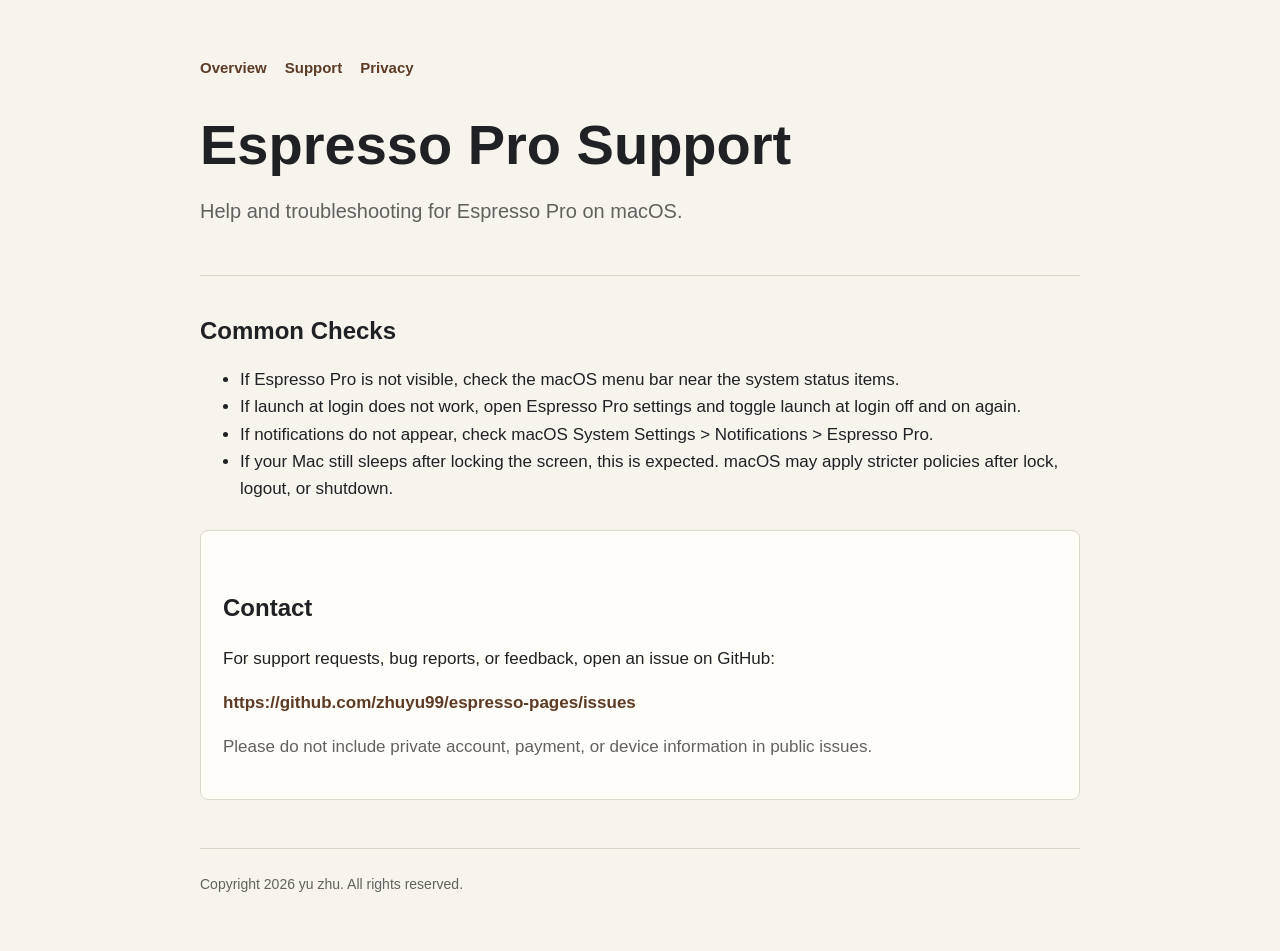
==== support/index.html @ 33d37c60 "Initial Espresso Pro support pages" ====
<!doctype html>
<html lang="en">
<head>
  <meta charset="utf-8">
  <meta name="viewport" content="width=device-width, initial-scale=1">
  <title>Espresso Pro Support</title>
  <meta name="description" content="Support information for Espresso Pro.">
  <link rel="stylesheet" href="../assets/styles.css">
</head>
<body>
  <main class="page">
    <nav>
      <a href="../">Overview</a>
      <a href="./">Support</a>
      <a href="../privacy/">Privacy</a>
    </nav>

    <header>
      <h1>Espresso Pro Support</h1>
      <p class="lead">Help and troubleshooting for Espresso Pro on macOS.</p>
    </header>

    <section>
      <h2>Common Checks</h2>
      <ul>
        <li>If Espresso Pro is not visible, check the macOS menu bar near the system status items.</li>
        <li>If launch at login does not work, open Espresso Pro settings and toggle launch at login off and on again.</li>
        <li>If notifications do not appear, check macOS System Settings &gt; Notifications &gt; Espresso Pro.</li>
        <li>If your Mac still sleeps after locking the screen, this is expected. macOS may apply stricter policies after lock, logout, or shutdown.</li>
      </ul>
    </section>

    <section class="panel">
      <h2>Contact</h2>
      <p>For support requests, bug reports, or feedback, open an issue on GitHub:</p>
      <p><a href="https://github.com/zhuyu99/espresso-pages/issues">https://github.com/zhuyu99/espresso-pages/issues</a></p>
      <p class="muted">Please do not include private account, payment, or device information in public issues.</p>
    </section>

    <footer>Copyright 2026 yu zhu. All rights reserved.</footer>
  </main>
</body>
</html>
---- assets/styles.css ----
:root {
  color-scheme: light dark;
  --bg: #f7f4ee;
  --text: #202124;
  --muted: #62615d;
  --line: #ded8cc;
  --accent: #5d3b24;
  --panel: #fffdf8;
}

@media (prefers-color-scheme: dark) {
  :root {
    --bg: #181614;
    --text: #f4efe7;
    --muted: #c6bdb1;
    --line: #403a34;
    --accent: #e5b176;
    --panel: #211e1a;
  }
}

* {
  box-sizing: border-box;
}

body {
  margin: 0;
  background: var(--bg);
  color: var(--text);
  font-family: -apple-system, BlinkMacSystemFont, "Segoe UI", sans-serif;
  line-height: 1.6;
}

.page {
  width: min(880px, calc(100% - 32px));
  margin: 0 auto;
  padding: 56px 0;
}

header {
  padding-bottom: 28px;
  border-bottom: 1px solid var(--line);
}

nav {
  display: flex;
  gap: 18px;
  margin-bottom: 36px;
  font-size: 15px;
}

a {
  color: var(--accent);
  font-weight: 650;
  text-decoration: none;
}

a:hover {
  text-decoration: underline;
}

h1 {
  margin: 0 0 12px;
  font-size: clamp(34px, 6vw, 56px);
  line-height: 1.05;
  letter-spacing: 0;
}

h2 {
  margin: 36px 0 10px;
  font-size: 24px;
  letter-spacing: 0;
}

p,
li {
  font-size: 17px;
}

.lead {
  max-width: 680px;
  color: var(--muted);
  font-size: 20px;
}

.panel {
  margin-top: 28px;
  padding: 22px;
  background: var(--panel);
  border: 1px solid var(--line);
  border-radius: 8px;
}

.muted {
  color: var(--muted);
}

footer {
  margin-top: 48px;
  padding-top: 24px;
  border-top: 1px solid var(--line);
  color: var(--muted);
  font-size: 14px;
}
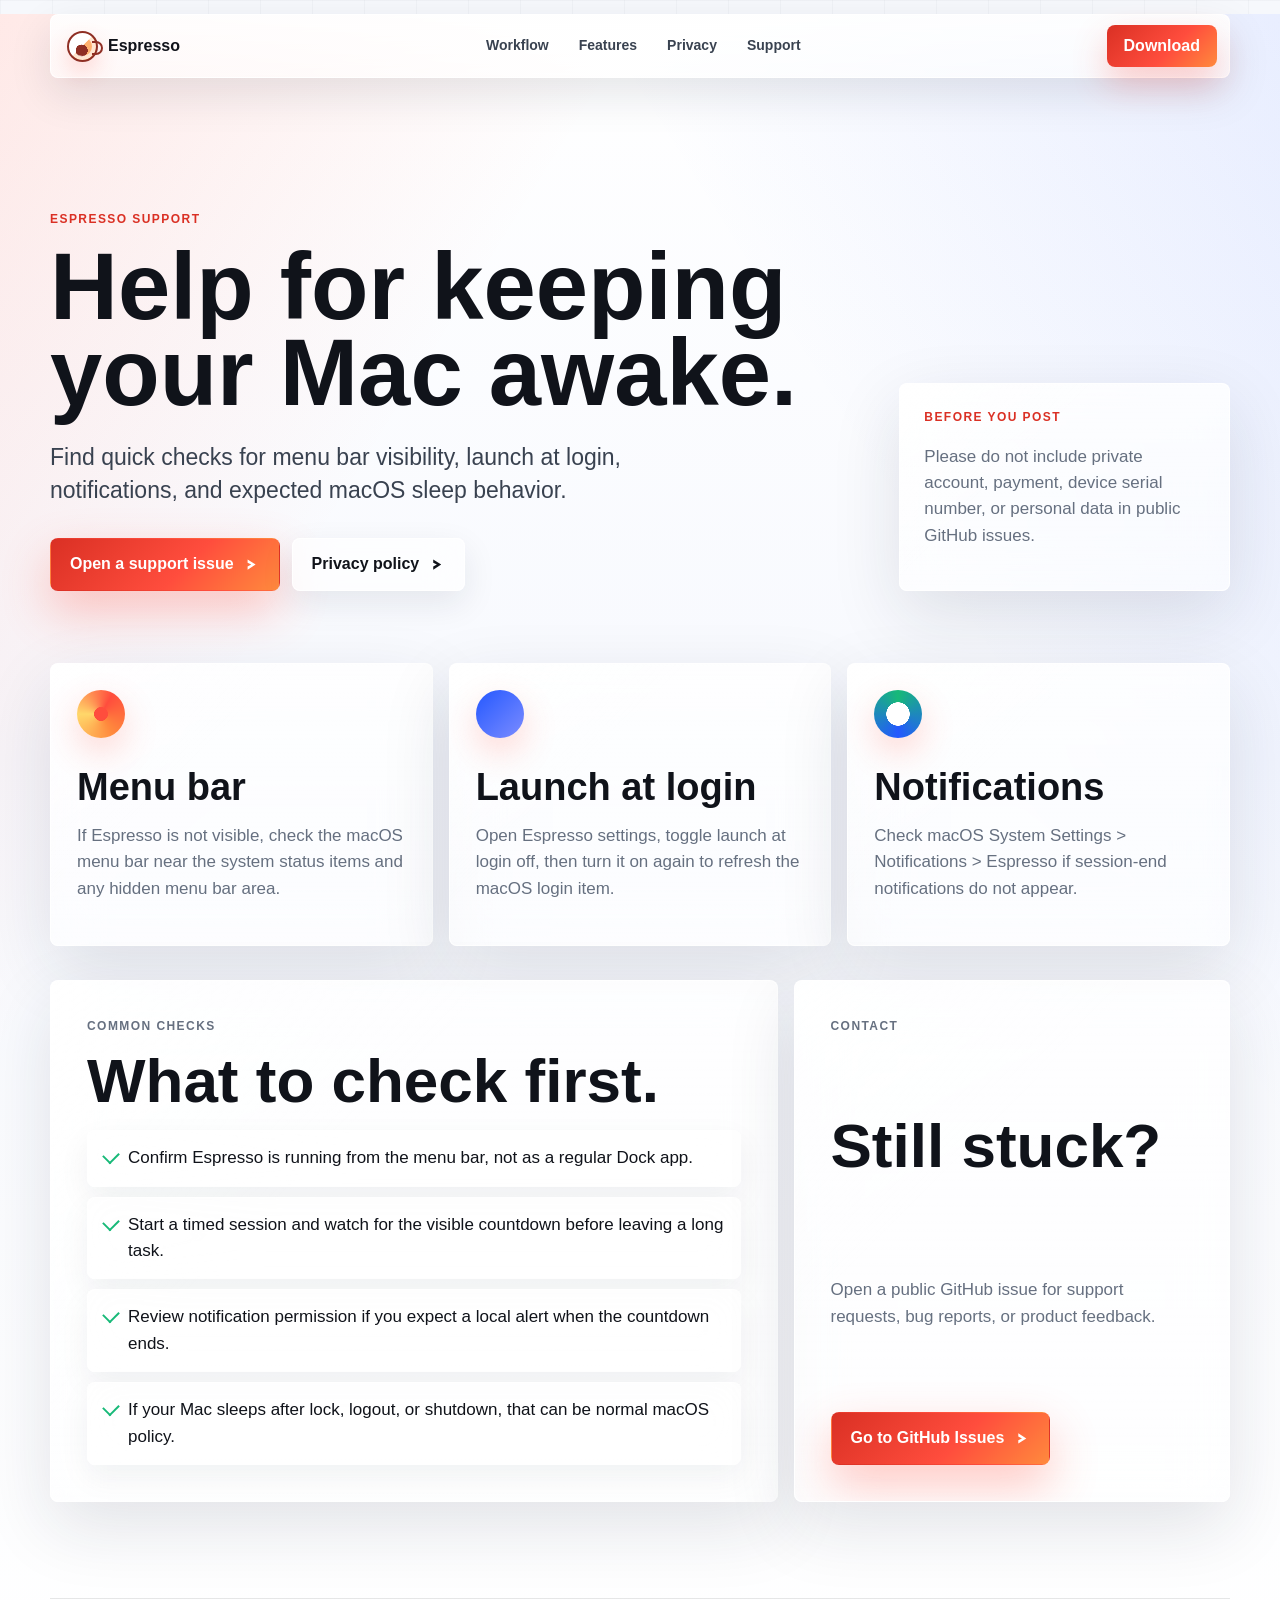
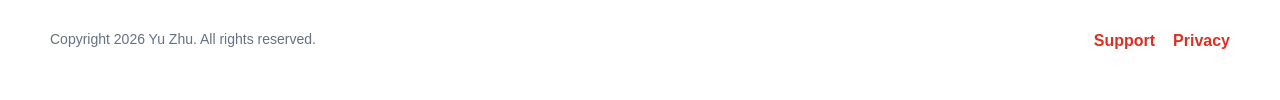
==== commit 25d93886: "style: redesign support page" ====
--- a/support/index.html
+++ b/support/index.html
@@ -3,41 +3,91 @@
 <head>
   <meta charset="utf-8">
   <meta name="viewport" content="width=device-width, initial-scale=1">
-  <title>Espresso Pro Support</title>
-  <meta name="description" content="Support information for Espresso Pro.">
+  <title>Espresso Support: Help for Keeping Your Mac Awake</title>
+  <meta name="description" content="Support, troubleshooting, and contact information for Espresso, the macOS menu bar app that keeps your Mac awake during long tasks.">
+  <meta name="robots" content="index,follow">
+  <link rel="canonical" href="https://espressoawake.com/support/">
   <link rel="stylesheet" href="../assets/styles.css">
 </head>
 <body>
-  <main class="page">
-    <nav>
-      <a href="../">Overview</a>
+  <a class="skip-link" href="#main">Skip to content</a>
+
+  <nav class="site-nav" aria-label="Primary navigation">
+    <a class="brand" href="../" aria-label="Espresso home">
+      <span class="brand-mark" aria-hidden="true"></span>
+      <span>Espresso</span>
+    </a>
+    <div class="nav-links">
+      <a href="../#workflow">Workflow</a>
+      <a href="../#features">Features</a>
+      <a href="../#privacy">Privacy</a>
+      <a href="./" aria-current="page">Support</a>
+    </div>
+    <a class="nav-cta" href="https://apps.apple.com/app/id6773598626?mt=12">Download</a>
+  </nav>
+
+  <main id="main" class="support-page">
+    <section class="support-hero" data-reveal>
+      <div>
+        <p class="eyebrow">Espresso Support</p>
+        <h1>Help for keeping your Mac awake.</h1>
+        <p class="lead">Find quick checks for menu bar visibility, launch at login, notifications, and expected macOS sleep behavior.</p>
+        <div class="actions" aria-label="Support actions">
+          <a class="button primary" href="https://github.com/zhuyu99/espresso-pages/issues">Open a support issue</a>
+          <a class="button secondary" href="../privacy/">Privacy policy</a>
+        </div>
+      </div>
+      <aside class="support-note">
+        <p class="eyebrow">Before you post</p>
+        <p>Please do not include private account, payment, device serial number, or personal data in public GitHub issues.</p>
+      </aside>
+    </section>
+
+    <section class="support-grid" aria-label="Support categories" data-reveal>
+      <article class="support-card">
+        <span class="support-icon" aria-hidden="true"></span>
+        <h2>Menu bar</h2>
+        <p>If Espresso is not visible, check the macOS menu bar near the system status items and any hidden menu bar area.</p>
+      </article>
+      <article class="support-card">
+        <span class="support-icon support-icon-alt" aria-hidden="true"></span>
+        <h2>Launch at login</h2>
+        <p>Open Espresso settings, toggle launch at login off, then turn it on again to refresh the macOS login item.</p>
+      </article>
+      <article class="support-card">
+        <span class="support-icon support-icon-ring" aria-hidden="true"></span>
+        <h2>Notifications</h2>
+        <p>Check macOS System Settings &gt; Notifications &gt; Espresso if session-end notifications do not appear.</p>
+      </article>
+    </section>
+
+    <section class="support-layout" data-reveal>
+      <div class="support-panel">
+        <p class="eyebrow">Common checks</p>
+        <h2>What to check first.</h2>
+        <ul class="check-list">
+          <li>Confirm Espresso is running from the menu bar, not as a regular Dock app.</li>
+          <li>Start a timed session and watch for the visible countdown before leaving a long task.</li>
+          <li>Review notification permission if you expect a local alert when the countdown ends.</li>
+          <li>If your Mac sleeps after lock, logout, or shutdown, that can be normal macOS policy.</li>
+        </ul>
+      </div>
+      <div class="support-panel contact-panel">
+        <p class="eyebrow">Contact</p>
+        <h2>Still stuck?</h2>
+        <p>Open a public GitHub issue for support requests, bug reports, or product feedback.</p>
+        <a class="button primary" href="https://github.com/zhuyu99/espresso-pages/issues">Go to GitHub Issues</a>
+      </div>
+    </section>
+  </main>
+
+  <footer class="site-footer">
+    <p>Copyright 2026 Yu Zhu. All rights reserved.</p>
+    <div>
       <a href="./">Support</a>
       <a href="../privacy/">Privacy</a>
-    </nav>
-
-    <header>
-      <h1>Espresso Pro Support</h1>
-      <p class="lead">Help and troubleshooting for Espresso Pro on macOS.</p>
-    </header>
-
-    <section>
-      <h2>Common Checks</h2>
-      <ul>
-        <li>If Espresso Pro is not visible, check the macOS menu bar near the system status items.</li>
-        <li>If launch at login does not work, open Espresso Pro settings and toggle launch at login off and on again.</li>
-        <li>If notifications do not appear, check macOS System Settings &gt; Notifications &gt; Espresso Pro.</li>
-        <li>If your Mac still sleeps after locking the screen, this is expected. macOS may apply stricter policies after lock, logout, or shutdown.</li>
-      </ul>
-    </section>
-
-    <section class="panel">
-      <h2>Contact</h2>
-      <p>For support requests, bug reports, or feedback, open an issue on GitHub:</p>
-      <p><a href="https://github.com/zhuyu99/espresso-pages/issues">https://github.com/zhuyu99/espresso-pages/issues</a></p>
-      <p class="muted">Please do not include private account, payment, or device information in public issues.</p>
-    </section>
-
-    <footer>Copyright 2026 yu zhu. All rights reserved.</footer>
-  </main>
+    </div>
+  </footer>
+  <script src="../assets/site.js" defer></script>
 </body>
 </html>
--- a/assets/styles.css
+++ b/assets/styles.css
@@ -1,104 +1,1224 @@
 :root {
-  color-scheme: light dark;
-  --bg: #f7f4ee;
-  --text: #202124;
-  --muted: #62615d;
-  --line: #ded8cc;
-  --accent: #5d3b24;
-  --panel: #fffdf8;
-}
-
-@media (prefers-color-scheme: dark) {
-  :root {
-    --bg: #181614;
-    --text: #f4efe7;
-    --muted: #c6bdb1;
-    --line: #403a34;
-    --accent: #e5b176;
-    --panel: #211e1a;
-  }
+  color-scheme: light;
+  --bg: #f6f8fc;
+  --paper: #ffffff;
+  --paper-soft: #f2f5fb;
+  --glass: rgba(255, 255, 255, 0.66);
+  --glass-strong: rgba(255, 255, 255, 0.82);
+  --glass-edge: rgba(255, 255, 255, 0.92);
+  --ink: #10131a;
+  --muted: #667080;
+  --muted-strong: #394250;
+  --line: rgba(16, 19, 26, 0.1);
+  --line-strong: rgba(16, 19, 26, 0.18);
+  --red: #ff4d3d;
+  --red-dark: #da3024;
+  --orange: #ff8a3d;
+  --yellow: #ffd76a;
+  --blue: #2458ff;
+  --green: #17b978;
+  --shadow: 0 24px 70px rgba(25, 35, 56, 0.12);
+  --shadow-strong: 0 38px 110px rgba(25, 35, 56, 0.2);
+  --radius: 8px;
 }
 
 * {
   box-sizing: border-box;
 }
 
+html {
+  scroll-behavior: smooth;
+  background: var(--bg);
+}
+
 body {
   margin: 0;
-  background: var(--bg);
-  color: var(--text);
-  font-family: -apple-system, BlinkMacSystemFont, "Segoe UI", sans-serif;
-  line-height: 1.6;
-}
-
-.page {
-  width: min(880px, calc(100% - 32px));
+  min-width: 320px;
+  overflow-x: hidden;
+  color: var(--ink);
+  font-family: -apple-system, BlinkMacSystemFont, "Inter", "Segoe UI", sans-serif;
+  line-height: 1.55;
+  background:
+    linear-gradient(122deg, rgba(255, 77, 61, 0.12) 0%, transparent 28%),
+    linear-gradient(238deg, rgba(36, 88, 255, 0.1) 0%, transparent 30%),
+    linear-gradient(180deg, #ffffff 0%, #f7f9fe 44%, #ffffff 100%);
+}
+
+body::before {
+  position: fixed;
+  inset: 0;
+  z-index: -1;
+  pointer-events: none;
+  content: "";
+  opacity: 0.55;
+  background-image:
+    linear-gradient(rgba(24, 32, 52, 0.055) 1px, transparent 1px),
+    linear-gradient(90deg, rgba(24, 32, 52, 0.055) 1px, transparent 1px);
+  background-size: 52px 52px;
+  mask-image: linear-gradient(to bottom, #000 0%, rgba(0, 0, 0, 0.62) 42%, transparent 88%);
+}
+
+img {
+  display: block;
+  max-width: 100%;
+  height: auto;
+}
+
+a {
+  color: var(--red-dark);
+  font-weight: 760;
+  text-decoration: none;
+}
+
+a:hover {
+  text-decoration: underline;
+}
+
+a:focus-visible,
+button:focus-visible,
+summary:focus-visible {
+  outline: 3px solid var(--blue);
+  outline-offset: 4px;
+}
+
+.skip-link {
+  position: absolute;
+  left: 16px;
+  top: -80px;
+  z-index: 30;
+  padding: 10px 12px;
+  color: var(--ink);
+  background: var(--paper);
+  border: 1px solid var(--line);
+  border-radius: var(--radius);
+}
+
+.skip-link:focus {
+  top: 16px;
+}
+
+.site-nav,
+.hero,
+.section,
+.chapter,
+.privacy-band,
+.final-cta,
+.site-footer {
+  width: min(1180px, calc(100% - 40px));
   margin: 0 auto;
-  padding: 56px 0;
-}
-
-header {
-  padding-bottom: 28px;
+}
+
+.site-nav {
+  position: sticky;
+  top: 14px;
+  z-index: 20;
+  display: grid;
+  grid-template-columns: auto 1fr auto;
+  gap: 18px;
+  align-items: center;
+  min-height: 64px;
+  margin-top: 14px;
+  padding: 10px 12px 10px 16px;
+  background:
+    linear-gradient(180deg, rgba(255, 255, 255, 0.9), rgba(255, 255, 255, 0.66));
+  border: 1px solid var(--glass-edge);
+  border-radius: var(--radius);
+  box-shadow: 0 16px 44px rgba(20, 30, 50, 0.11);
+  backdrop-filter: blur(28px) saturate(1.4);
+}
+
+.brand,
+.nav-links {
+  display: flex;
+  align-items: center;
+}
+
+.brand {
+  gap: 10px;
+  color: var(--ink);
+  font-weight: 860;
+}
+
+.brand:hover,
+.nav-cta:hover {
+  text-decoration: none;
+}
+
+.brand-mark {
+  position: relative;
+  width: 31px;
+  height: 31px;
+  border-radius: 50%;
+  background:
+    radial-gradient(circle at 47% 65%, #8f2f24 0 26%, transparent 27%),
+    linear-gradient(135deg, #fff 0 48%, #ffb16f 49% 100%);
+  border: 2px solid #8f2f24;
+  box-shadow:
+    inset 0 0 0 4px rgba(255, 255, 255, 0.68),
+    0 10px 22px rgba(255, 77, 61, 0.2);
+}
+
+.brand-mark::after {
+  position: absolute;
+  right: -7px;
+  top: 8px;
+  width: 9px;
+  height: 10px;
+  content: "";
+  border: 2px solid #8f2f24;
+  border-left: 0;
+  border-radius: 0 9px 9px 0;
+}
+
+.nav-links {
+  justify-content: center;
+  gap: clamp(14px, 2.4vw, 30px);
+  font-size: 14px;
+}
+
+.nav-links a {
+  color: var(--muted-strong);
+  font-weight: 760;
+}
+
+.nav-cta {
+  display: inline-flex;
+  align-items: center;
+  justify-content: center;
+  min-height: 42px;
+  padding: 0 17px;
+  color: #fff;
+  background: linear-gradient(135deg, var(--red-dark), var(--red) 58%, var(--orange));
+  border-radius: var(--radius);
+  box-shadow: 0 16px 34px rgba(255, 77, 61, 0.28);
+}
+
+.hero {
+  display: grid;
+  grid-template-columns: minmax(0, 0.82fr) minmax(420px, 1.18fr);
+  gap: clamp(32px, 5vw, 74px);
+  align-items: center;
+  min-height: clamp(680px, calc(100vh - 94px), 820px);
+  padding: clamp(60px, 7vw, 90px) 0 clamp(40px, 6vw, 72px);
+}
+
+.hero-copy,
+.chapter-copy,
+.story-stack,
+.section-heading,
+.privacy-copy,
+.final-cta > div {
+  min-width: 0;
+}
+
+.eyebrow {
+  margin: 0 0 15px;
+  color: var(--red-dark);
+  font-size: 12px;
+  font-weight: 900;
+  letter-spacing: 0.12em;
+  text-transform: uppercase;
+}
+
+h1,
+h2,
+h3,
+p {
+  letter-spacing: 0;
+}
+
+h1 {
+  max-width: 720px;
+  margin: 0;
+  color: var(--ink);
+  font-size: clamp(56px, 8vw, 98px);
+  line-height: 0.92;
+  text-wrap: balance;
+}
+
+h1 span {
+  display: block;
+}
+
+h2 {
+  margin: 0;
+  color: var(--ink);
+  font-size: clamp(34px, 5vw, 62px);
+  line-height: 1;
+  text-wrap: balance;
+}
+
+h3 {
+  margin: 0;
+  color: var(--ink);
+  font-size: clamp(22px, 2.3vw, 32px);
+  line-height: 1.08;
+}
+
+p,
+li,
+dd,
+summary {
+  font-size: 17px;
+}
+
+.lead {
+  max-width: 650px;
+  margin: 24px 0 0;
+  color: var(--muted-strong);
+  font-size: clamp(20px, 2vw, 23px);
+  line-height: 1.45;
+}
+
+.actions {
+  display: flex;
+  flex-wrap: wrap;
+  gap: 12px;
+  margin-top: 31px;
+}
+
+.button {
+  position: relative;
+  display: inline-flex;
+  align-items: center;
+  justify-content: center;
+  min-height: 50px;
+  padding: 13px 19px;
+  overflow: hidden;
+  color: var(--ink);
+  background:
+    linear-gradient(180deg, rgba(255, 255, 255, 0.94), rgba(255, 255, 255, 0.72));
+  border: 1px solid var(--line-strong);
+  border-radius: var(--radius);
+  box-shadow: 0 12px 34px rgba(25, 35, 56, 0.09);
+  backdrop-filter: blur(18px) saturate(1.3);
+  transition: transform 180ms ease, box-shadow 180ms ease, background-color 180ms ease, color 180ms ease, border-color 180ms ease;
+}
+
+.button::after {
+  width: 16px;
+  height: 16px;
+  margin-left: 10px;
+  content: "";
+  background: currentColor;
+  clip-path: polygon(25% 18%, 75% 50%, 25% 82%, 25% 62%, 48% 50%, 25% 38%);
+  transition: transform 180ms ease;
+}
+
+.button:hover {
+  transform: translateY(-2px);
+  text-decoration: none;
+  box-shadow: 0 18px 44px rgba(25, 35, 56, 0.14);
+}
+
+.button:hover::after {
+  transform: translateX(3px);
+}
+
+.button.primary {
+  color: #fff;
+  background: linear-gradient(135deg, var(--red-dark), var(--red) 58%, var(--orange));
+  border-color: transparent;
+  box-shadow: 0 20px 48px rgba(255, 77, 61, 0.32);
+}
+
+.button.secondary {
+  color: var(--ink);
+  background: var(--glass);
+  border-color: var(--glass-edge);
+}
+
+.hero-cred {
+  display: flex;
+  flex-wrap: wrap;
+  gap: 8px;
+  margin-top: 28px;
+}
+
+.hero-cred span,
+.feature-pills span,
+.use-case-rail span {
+  display: inline-flex;
+  align-items: center;
+  min-height: 34px;
+  padding: 7px 12px;
+  color: var(--muted-strong);
+  font-size: 13px;
+  font-weight: 800;
+  background: var(--glass);
+  border: 1px solid var(--glass-edge);
+  border-radius: 999px;
+  box-shadow: 0 8px 24px rgba(25, 35, 56, 0.05);
+  backdrop-filter: blur(16px) saturate(1.2);
+}
+
+.use-case-rail {
+  display: flex;
+  flex-wrap: wrap;
+  gap: 8px;
+  max-width: 610px;
+  margin-top: 14px;
+  padding: 10px;
+  background:
+    linear-gradient(180deg, rgba(255, 255, 255, 0.76), rgba(255, 255, 255, 0.5));
+  border: 1px solid var(--glass-edge);
+  border-radius: var(--radius);
+  box-shadow: 0 18px 46px rgba(25, 35, 56, 0.08);
+  backdrop-filter: blur(24px) saturate(1.25);
+}
+
+.use-case-rail .rail-label {
+  color: var(--red-dark);
+  background: transparent;
+  border-color: transparent;
+  box-shadow: none;
+  text-transform: uppercase;
+  letter-spacing: 0.08em;
+}
+
+.hero-stage {
+  position: relative;
+  min-height: clamp(480px, 57vw, 650px);
+  perspective: 1200px;
+}
+
+.stage-glow {
+  position: absolute;
+  inset: 2% 0 auto auto;
+  width: 72%;
+  height: 64%;
+  border-radius: 28px;
+  background:
+    linear-gradient(135deg, rgba(255, 77, 61, 0.22), rgba(255, 138, 61, 0.18) 38%, rgba(36, 88, 255, 0.14));
+  filter: blur(22px);
+  transform: rotate(-4deg);
+  animation: glow-drift 8s ease-in-out infinite alternate;
+}
+
+.app-window,
+.showcase-card,
+.story-image,
+.cta-card,
+.feature-card,
+.comparison-grid article,
+details {
+  border: 1px solid var(--glass-edge);
+  border-radius: var(--radius);
+  box-shadow: var(--shadow);
+  backdrop-filter: blur(24px) saturate(1.35);
+}
+
+.app-window {
+  position: absolute;
+  inset: 6% 0 auto 2%;
+  width: 92%;
+  margin: 0;
+  overflow: hidden;
+  background:
+    linear-gradient(180deg, rgba(255, 255, 255, 0.86), rgba(255, 255, 255, 0.64));
+  border-color: rgba(255, 255, 255, 0.95);
+  transform: rotateX(5deg) rotateY(-8deg) rotateZ(-1deg);
+  transform-style: preserve-3d;
+  box-shadow: var(--shadow-strong);
+  backdrop-filter: blur(28px) saturate(1.35);
+}
+
+.app-window::after {
+  position: absolute;
+  inset: 0;
+  content: "";
+  pointer-events: none;
+  background:
+    linear-gradient(120deg, rgba(255, 255, 255, 0.55), transparent 32%, rgba(255, 255, 255, 0.18)),
+    linear-gradient(180deg, rgba(255, 255, 255, 0.34), transparent 20%);
+}
+
+.app-window img,
+.showcase-card img,
+.story-image img,
+.cta-card img,
+.feature-card img {
+  width: 100%;
+  aspect-ratio: 16 / 10;
+  object-fit: cover;
+}
+
+.window-bar {
+  display: flex;
+  gap: 7px;
+  align-items: center;
+  height: 34px;
+  padding: 0 13px;
+  background: rgba(255, 255, 255, 0.72);
   border-bottom: 1px solid var(--line);
-}
-
-nav {
+  backdrop-filter: blur(20px) saturate(1.25);
+}
+
+.window-bar span {
+  width: 10px;
+  height: 10px;
+  border-radius: 50%;
+  background: #ff6259;
+}
+
+.window-bar span:nth-child(2) {
+  background: #ffbd2e;
+}
+
+.window-bar span:nth-child(3) {
+  background: #28c840;
+}
+
+.floating-panel {
+  position: absolute;
+  display: grid;
+  gap: 3px;
+  padding: 15px 17px;
+  color: var(--ink);
+  background:
+    linear-gradient(180deg, rgba(255, 255, 255, 0.86), rgba(255, 255, 255, 0.58));
+  border: 1px solid var(--glass-edge);
+  border-radius: var(--radius);
+  box-shadow: 0 22px 52px rgba(25, 35, 56, 0.16);
+  backdrop-filter: blur(26px) saturate(1.35);
+}
+
+.panel-kicker {
+  color: var(--red-dark);
+  font-size: 12px;
+  font-weight: 860;
+  letter-spacing: 0.08em;
+  text-transform: uppercase;
+}
+
+.panel-timer {
+  right: 1%;
+  bottom: 13%;
+  min-width: 168px;
+  animation: float-panel 5s ease-in-out infinite;
+}
+
+.panel-timer strong {
+  font-size: 34px;
+  line-height: 1;
+}
+
+.panel-status {
+  left: 0;
+  top: 14%;
+  grid-auto-flow: column;
+  align-items: center;
+  animation: float-panel 5.6s ease-in-out infinite reverse;
+}
+
+.pulse-dot {
+  width: 10px;
+  height: 10px;
+  border-radius: 50%;
+  background: var(--green);
+  box-shadow: 0 0 0 0 rgba(37, 184, 132, 0.64);
+  animation: pulse 2s ease-out infinite;
+}
+
+.orbit {
+  position: absolute;
+  border: 1px solid rgba(36, 88, 255, 0.16);
+  border-radius: 999px;
+  pointer-events: none;
+}
+
+.orbit-one {
+  right: 2%;
+  top: 2%;
+  width: 136px;
+  height: 136px;
+  animation: spin-soft 18s linear infinite;
+}
+
+.orbit-two {
+  left: 4%;
+  bottom: 5%;
+  width: 88px;
+  height: 88px;
+  animation: spin-soft 14s linear infinite reverse;
+}
+
+.chapter {
+  position: relative;
+  display: grid;
+  grid-template-columns: minmax(0, 0.82fr) minmax(0, 1.18fr);
+  gap: clamp(28px, 5vw, 64px);
+  align-items: center;
+  padding: clamp(36px, 6vw, 66px);
+  overflow: hidden;
+  color: var(--ink);
+  background:
+    linear-gradient(135deg, rgba(255, 255, 255, 0.86), rgba(255, 255, 255, 0.6)),
+    linear-gradient(135deg, rgba(255, 77, 61, 0.1), rgba(36, 88, 255, 0.08));
+  border: 1px solid var(--glass-edge);
+  border-radius: var(--radius);
+  box-shadow: var(--shadow);
+  backdrop-filter: blur(24px) saturate(1.35);
+}
+
+.chapter::before {
+  position: absolute;
+  inset: 0;
+  content: "";
+  pointer-events: none;
+  background:
+    linear-gradient(120deg, rgba(255, 255, 255, 0.72), transparent 28%),
+    linear-gradient(300deg, rgba(255, 77, 61, 0.08), transparent 38%);
+}
+
+.chapter > *,
+.feature-card > *,
+.comparison-grid article > *,
+.privacy-band > *,
+.final-cta > *,
+details > * {
+  position: relative;
+  z-index: 1;
+}
+
+.chapter p {
+  color: var(--muted-strong);
+}
+
+.feature-pills {
+  display: flex;
+  flex-wrap: wrap;
+  gap: 8px;
+  margin-top: 24px;
+}
+
+.feature-pills span {
+  background: var(--glass-strong);
+}
+
+.showcase-card,
+.story-image,
+.cta-card {
+  margin: 0;
+  overflow: hidden;
+  background: var(--glass-strong);
+}
+
+.section {
+  padding: clamp(76px, 10vw, 128px) 0;
+}
+
+.section-heading {
+  max-width: 780px;
+  margin-bottom: 34px;
+}
+
+.section-heading p,
+.story-stack p,
+.comparison-grid p,
+.privacy-copy p,
+.final-cta p,
+details p {
+  color: var(--muted);
+}
+
+.feature-board {
+  border-top: 1px solid rgba(16, 19, 26, 0.08);
+}
+
+.feature-grid {
+  display: grid;
+  grid-template-columns: repeat(3, minmax(0, 1fr));
+  gap: 16px;
+}
+
+.feature-card {
+  position: relative;
+  display: grid;
+  gap: 20px;
+  min-height: 330px;
+  padding: 24px;
+  overflow: hidden;
+  background:
+    linear-gradient(180deg, rgba(255, 255, 255, 0.82), rgba(255, 255, 255, 0.58));
+  backdrop-filter: blur(26px) saturate(1.35);
+  transition: transform 220ms ease, box-shadow 220ms ease;
+}
+
+.feature-card::before,
+.comparison-grid article::before,
+details::before {
+  position: absolute;
+  inset: 0;
+  content: "";
+  pointer-events: none;
+  background: linear-gradient(135deg, rgba(255, 255, 255, 0.64), transparent 36%);
+}
+
+.feature-card:hover {
+  transform: translateY(-4px);
+  box-shadow: var(--shadow-strong);
+}
+
+.feature-card p {
+  margin: 12px 0 0;
+}
+
+.feature-card img {
+  align-self: end;
+  border: 1px solid var(--line);
+  border-radius: var(--radius);
+}
+
+.span-two {
+  grid-column: span 2;
+}
+
+.accent-card {
+  color: #fff;
+  background:
+    linear-gradient(135deg, rgba(255, 255, 255, 0.18), transparent 38%),
+    linear-gradient(135deg, #151923, #2b3144 52%, var(--red-dark));
+}
+
+.accent-card h3,
+.accent-card .eyebrow,
+.accent-card p {
+  color: #fff;
+}
+
+.image-story,
+.final-cta {
+  display: grid;
+  grid-template-columns: minmax(0, 1.08fr) minmax(0, 0.92fr);
+  gap: clamp(28px, 5vw, 64px);
+  align-items: center;
+}
+
+.story-stack {
+  display: grid;
+  gap: 18px;
+}
+
+.check-list {
+  display: grid;
+  gap: 10px;
+  margin: 6px 0 0;
+  padding: 0;
+  list-style: none;
+}
+
+.check-list li {
+  position: relative;
+  padding: 14px 16px 14px 40px;
+  background: var(--glass-strong);
+  border: 1px solid var(--glass-edge);
+  border-radius: var(--radius);
+  box-shadow: 0 12px 32px rgba(25, 35, 56, 0.06);
+  backdrop-filter: blur(18px) saturate(1.2);
+}
+
+.check-list li::before {
+  position: absolute;
+  left: 16px;
+  top: 19px;
+  width: 12px;
+  height: 9px;
+  content: "";
+  border-left: 2px solid var(--green);
+  border-bottom: 2px solid var(--green);
+  transform: rotate(-45deg);
+}
+
+.comparison-grid {
+  display: grid;
+  grid-template-columns: repeat(2, minmax(0, 1fr));
+  gap: 16px;
+}
+
+.comparison-grid article {
+  position: relative;
+  overflow: hidden;
+  min-height: 230px;
+  padding: 28px;
+  background: var(--glass-strong);
+}
+
+.privacy-band {
+  position: relative;
+  display: grid;
+  grid-template-columns: minmax(0, 0.82fr) minmax(0, 1.18fr);
+  gap: clamp(28px, 5vw, 60px);
+  align-items: start;
+  padding: clamp(42px, 6vw, 72px);
+  overflow: hidden;
+  color: #fff;
+  background:
+    linear-gradient(135deg, rgba(255, 255, 255, 0.08), transparent 32%),
+    linear-gradient(135deg, #111827, #232b3f 52%, #4a1f1a);
+  border-radius: var(--radius);
+  box-shadow: var(--shadow-strong);
+}
+
+.privacy-band::before {
+  position: absolute;
+  inset: 0;
+  content: "";
+  pointer-events: none;
+  background: linear-gradient(125deg, rgba(255, 255, 255, 0.18), transparent 36%);
+}
+
+.privacy-band .eyebrow,
+.privacy-band h2 {
+  color: #fff;
+}
+
+.privacy-band p {
+  max-width: 560px;
+  color: rgba(255, 255, 255, 0.76);
+}
+
+.privacy-grid {
+  display: grid;
+  grid-template-columns: repeat(3, minmax(0, 1fr));
+  gap: 10px;
+}
+
+.privacy-grid span {
+  display: flex;
+  align-items: center;
+  min-height: 70px;
+  padding: 16px;
+  color: #fff;
+  font-weight: 820;
+  background: rgba(255, 255, 255, 0.12);
+  border: 1px solid rgba(255, 255, 255, 0.18);
+  border-radius: var(--radius);
+  backdrop-filter: blur(18px) saturate(1.2);
+}
+
+.faq {
+  display: grid;
+  gap: 12px;
+}
+
+details {
+  position: relative;
+  overflow: hidden;
+  padding: 20px 22px;
+  background: var(--glass-strong);
+}
+
+summary {
+  cursor: pointer;
+  font-weight: 820;
+}
+
+details p {
+  margin: 12px 0 0;
+}
+
+.final-cta {
+  position: relative;
+  padding: clamp(42px, 6vw, 70px);
+  margin-bottom: 54px;
+  overflow: hidden;
+  background:
+    linear-gradient(135deg, rgba(255, 255, 255, 0.86), rgba(255, 255, 255, 0.58)),
+    linear-gradient(135deg, rgba(255, 77, 61, 0.14), rgba(36, 88, 255, 0.08));
+  border: 1px solid var(--glass-edge);
+  border-radius: var(--radius);
+  box-shadow: var(--shadow);
+  backdrop-filter: blur(24px) saturate(1.35);
+}
+
+.final-cta::before {
+  position: absolute;
+  inset: 0;
+  content: "";
+  pointer-events: none;
+  background: linear-gradient(120deg, rgba(255, 255, 255, 0.7), transparent 30%);
+}
+
+.final-cta p {
+  max-width: 680px;
+}
+
+.site-footer {
+  display: flex;
+  justify-content: space-between;
+  gap: 20px;
+  padding: 30px 0 46px;
+  color: var(--muted);
+  border-top: 1px solid var(--line);
+}
+
+.site-footer p {
+  margin: 0;
+  font-size: 14px;
+}
+
+.site-footer div {
   display: flex;
   gap: 18px;
-  margin-bottom: 36px;
-  font-size: 15px;
-}
-
-a {
-  color: var(--accent);
-  font-weight: 650;
-  text-decoration: none;
-}
-
-a:hover {
-  text-decoration: underline;
-}
-
-h1 {
-  margin: 0 0 12px;
-  font-size: clamp(34px, 6vw, 56px);
-  line-height: 1.05;
-  letter-spacing: 0;
-}
-
-h2 {
-  margin: 36px 0 10px;
-  font-size: 24px;
-  letter-spacing: 0;
-}
-
-p,
-li {
-  font-size: 17px;
-}
-
-.lead {
-  max-width: 680px;
+}
+
+.support-page {
+  width: min(1180px, calc(100% - 40px));
+  margin: 0 auto;
+}
+
+.support-hero {
+  display: grid;
+  grid-template-columns: minmax(0, 1fr) minmax(280px, 0.42fr);
+  gap: clamp(24px, 5vw, 62px);
+  align-items: end;
+  padding: clamp(76px, 11vw, 132px) 0 clamp(38px, 6vw, 72px);
+}
+
+.support-hero h1 {
+  max-width: 850px;
+  font-size: clamp(50px, 8vw, 94px);
+}
+
+.support-note,
+.support-card,
+.support-panel {
+  position: relative;
+  overflow: hidden;
+  background:
+    linear-gradient(180deg, rgba(255, 255, 255, 0.82), rgba(255, 255, 255, 0.58));
+  border: 1px solid var(--glass-edge);
+  border-radius: var(--radius);
+  box-shadow: var(--shadow);
+  backdrop-filter: blur(24px) saturate(1.35);
+}
+
+.support-note {
+  padding: 24px;
+}
+
+.support-note::before,
+.support-card::before,
+.support-panel::before {
+  position: absolute;
+  inset: 0;
+  content: "";
+  pointer-events: none;
+  background: linear-gradient(135deg, rgba(255, 255, 255, 0.68), transparent 36%);
+}
+
+.support-note > *,
+.support-card > *,
+.support-panel > * {
+  position: relative;
+  z-index: 1;
+}
+
+.support-note p:last-child,
+.support-card p,
+.support-panel p {
   color: var(--muted);
-  font-size: 20px;
-}
-
-.panel {
-  margin-top: 28px;
-  padding: 22px;
-  background: var(--panel);
-  border: 1px solid var(--line);
-  border-radius: 8px;
-}
-
-.muted {
-  color: var(--muted);
-}
-
-footer {
-  margin-top: 48px;
-  padding-top: 24px;
-  border-top: 1px solid var(--line);
-  color: var(--muted);
-  font-size: 14px;
-}
+}
+
+.support-grid {
+  display: grid;
+  grid-template-columns: repeat(3, minmax(0, 1fr));
+  gap: 16px;
+}
+
+.support-card {
+  min-height: 260px;
+  padding: 26px;
+}
+
+.support-card h2 {
+  margin-top: 22px;
+  font-size: clamp(26px, 3vw, 38px);
+}
+
+.support-icon {
+  display: inline-flex;
+  width: 48px;
+  height: 48px;
+  border-radius: 50%;
+  background:
+    radial-gradient(circle at 50% 50%, var(--red) 0 20%, transparent 21%),
+    conic-gradient(from 30deg, var(--red), var(--orange), var(--yellow), var(--red));
+  box-shadow: 0 14px 34px rgba(255, 77, 61, 0.22);
+}
+
+.support-icon-alt {
+  background:
+    linear-gradient(135deg, var(--blue), #7c8cff),
+    var(--blue);
+}
+
+.support-icon-ring {
+  background:
+    radial-gradient(circle at 50% 50%, var(--paper) 0 34%, transparent 35%),
+    conic-gradient(from 0deg, var(--green), var(--blue), var(--green));
+}
+
+.support-layout {
+  display: grid;
+  grid-template-columns: minmax(0, 1.25fr) minmax(280px, 0.75fr);
+  gap: 16px;
+  padding: clamp(16px, 4vw, 34px) 0 clamp(58px, 8vw, 96px);
+}
+
+.support-panel {
+  padding: clamp(24px, 4vw, 36px);
+}
+
+.support-panel h2 {
+  margin-bottom: 18px;
+}
+
+.support-panel .check-list {
+  margin-top: 0;
+}
+
+.contact-panel {
+  display: flex;
+  flex-direction: column;
+  align-items: flex-start;
+  justify-content: space-between;
+  gap: 24px;
+}
+
+html.motion-ready [data-reveal] {
+  transform: translateY(18px);
+  transition: transform 680ms ease;
+}
+
+html.motion-ready [data-reveal].is-visible {
+  opacity: 1;
+  transform: translateY(0);
+}
+
+.tilt-card {
+  transition: transform 220ms ease, box-shadow 220ms ease;
+}
+
+@keyframes glow-drift {
+  from {
+    transform: translate3d(0, 0, 0) rotate(-4deg) scale(1);
+  }
+  to {
+    transform: translate3d(-24px, 16px, 0) rotate(4deg) scale(1.035);
+  }
+}
+
+@keyframes float-panel {
+  0%,
+  100% {
+    transform: translateY(0);
+  }
+  50% {
+    transform: translateY(-12px);
+  }
+}
+
+@keyframes pulse {
+  0% {
+    box-shadow: 0 0 0 0 rgba(37, 184, 132, 0.64);
+  }
+  100% {
+    box-shadow: 0 0 0 12px rgba(37, 184, 132, 0);
+  }
+}
+
+@keyframes spin-soft {
+  to {
+    transform: rotate(360deg);
+  }
+}
+
+@media (prefers-reduced-motion: reduce) {
+  html {
+    scroll-behavior: auto;
+  }
+
+  *,
+  *::before,
+  *::after {
+    transition-duration: 0.01ms !important;
+    animation-duration: 0.01ms !important;
+    animation-iteration-count: 1 !important;
+    scroll-behavior: auto !important;
+  }
+
+  [data-reveal] {
+    opacity: 1;
+    transform: none;
+  }
+}
+
+@media (max-width: 980px) {
+  .site-nav,
+  .hero,
+  .support-page,
+  .section,
+  .chapter,
+  .privacy-band,
+  .final-cta,
+  .site-footer {
+    width: min(760px, calc(100% - 28px));
+  }
+
+  .site-nav {
+    position: static;
+    grid-template-columns: 1fr auto;
+  }
+
+  .nav-links {
+    grid-column: 1 / -1;
+    grid-row: 2;
+    justify-content: flex-start;
+    overflow-x: auto;
+    padding-bottom: 3px;
+  }
+
+  .hero,
+  .support-hero,
+  .support-layout,
+  .chapter,
+  .image-story,
+  .privacy-band,
+  .final-cta {
+    grid-template-columns: 1fr;
+  }
+
+  .hero {
+    min-height: 0;
+  }
+
+  .hero-stage {
+    min-height: clamp(390px, 78vw, 560px);
+  }
+
+  .app-window {
+    left: 3%;
+    width: 92%;
+  }
+
+  .feature-grid,
+  .support-grid,
+  .privacy-grid {
+    grid-template-columns: 1fr;
+  }
+
+  .span-two {
+    grid-column: auto;
+  }
+
+  .comparison-grid {
+    grid-template-columns: 1fr;
+  }
+}
+
+@media (max-width: 620px) {
+  .site-nav,
+  .hero,
+  .support-page,
+  .section,
+  .chapter,
+  .privacy-band,
+  .final-cta,
+  .site-footer {
+    width: min(100% - 24px, 520px);
+  }
+
+  .site-nav {
+    margin-top: 8px;
+  }
+
+  .nav-cta {
+    display: none;
+  }
+
+  .hero {
+    padding-top: 44px;
+  }
+
+  h1 {
+    font-size: clamp(40px, 12vw, 48px);
+    line-height: 0.98;
+  }
+
+  h2 {
+    font-size: clamp(31px, 9.4vw, 42px);
+  }
+
+  .support-hero h1 {
+    font-size: clamp(40px, 12vw, 48px);
+  }
+
+  .lead {
+    font-size: 18px;
+  }
+
+  .actions,
+  .button {
+    width: 100%;
+  }
+
+  .hero-stage {
+    overflow: hidden;
+    min-height: 330px;
+  }
+
+  .app-window {
+    inset: 8% 0 auto 0;
+    width: 100%;
+    transform: rotateX(3deg) rotateY(-2deg) rotateZ(-1deg);
+  }
+
+  .window-bar {
+    height: 28px;
+  }
+
+  .panel-timer {
+    right: 8px;
+    bottom: 17%;
+    min-width: 142px;
+  }
+
+  .panel-status {
+    left: 0;
+    top: 10%;
+  }
+
+  .floating-panel {
+    padding: 12px 14px;
+  }
+
+  .panel-timer strong {
+    font-size: 28px;
+  }
+
+  .hero-cred,
+  .use-case-rail {
+    justify-content: flex-start;
+  }
+
+  .chapter,
+  .privacy-band,
+  .final-cta {
+    padding: 28px 18px;
+  }
+
+  .feature-card,
+  .support-card,
+  .support-panel,
+  .support-note,
+  .comparison-grid article,
+  details {
+    padding: 20px;
+  }
+
+  .site-footer {
+    flex-direction: column;
+  }
+}
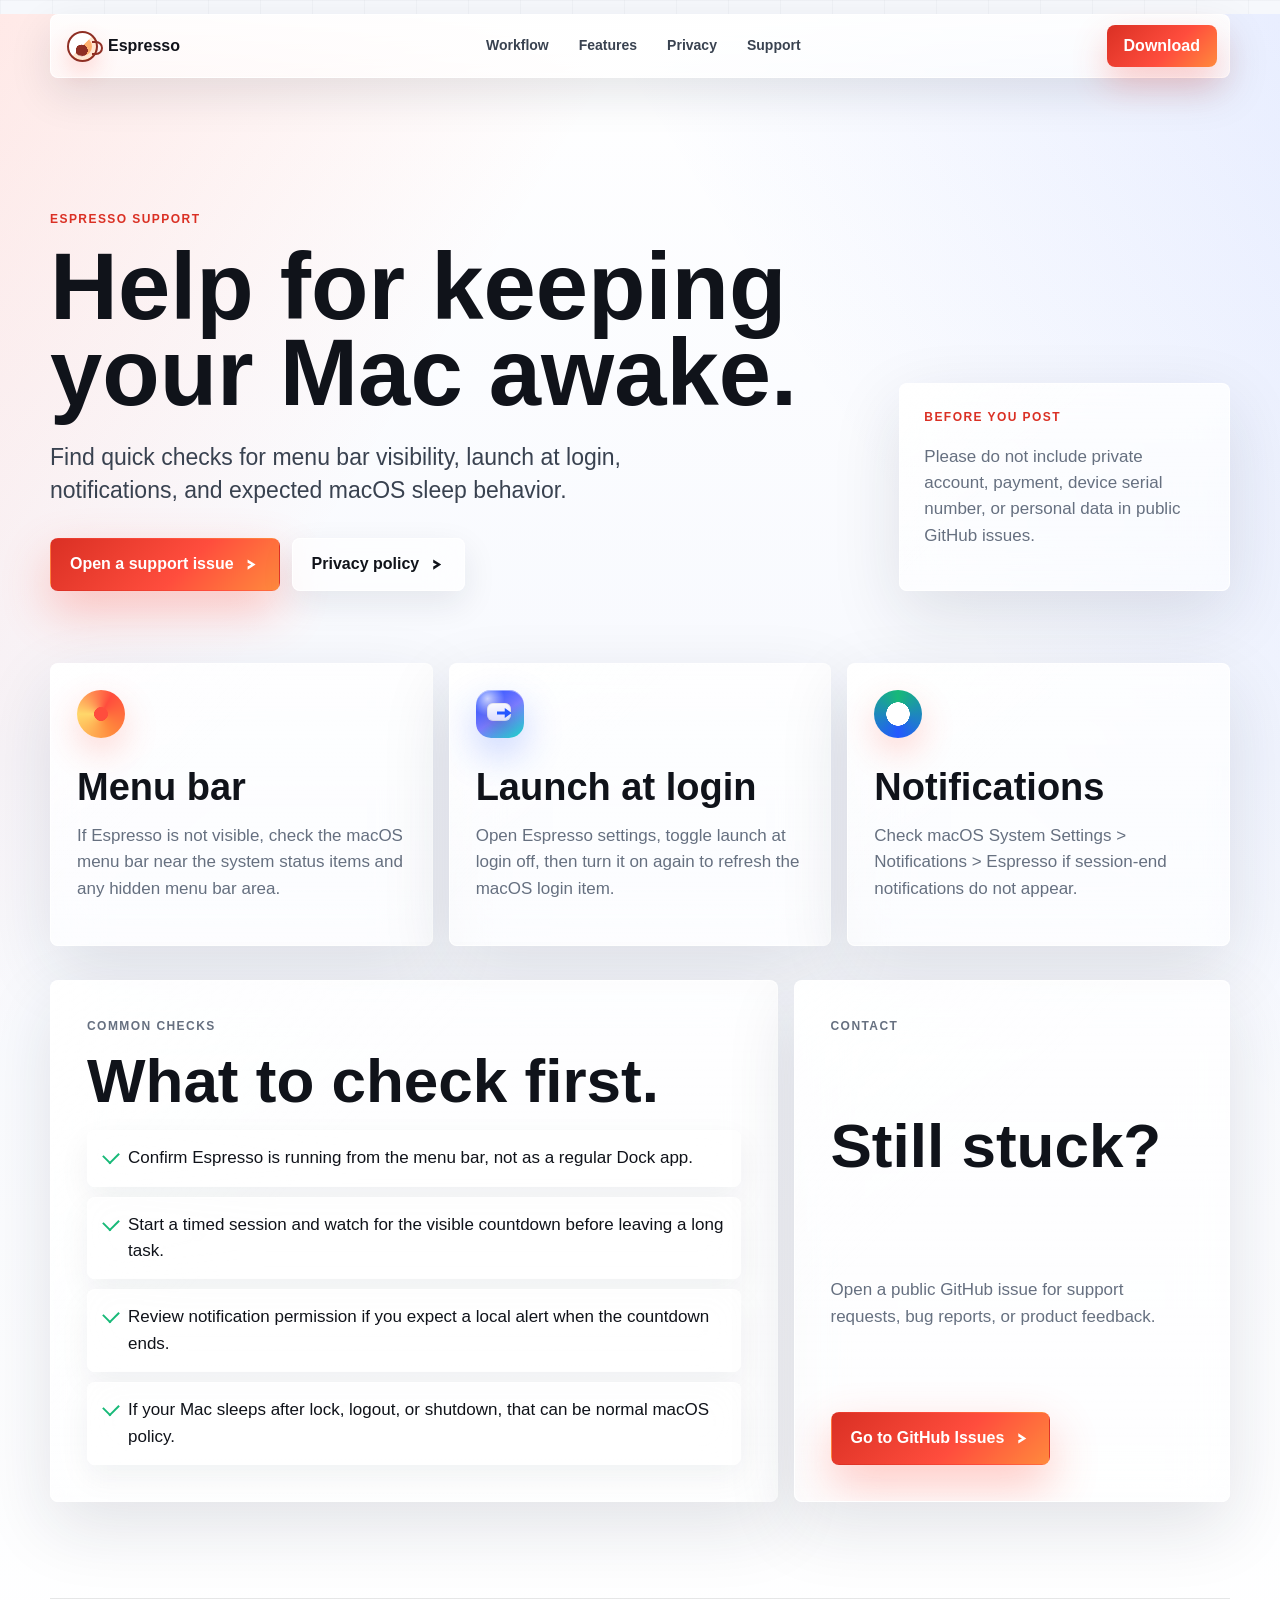
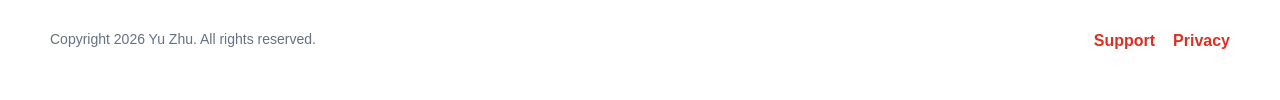
==== commit 489bc033: "fix: make support nav links absolute" ====
--- a/support/index.html
+++ b/support/index.html
@@ -18,10 +18,10 @@
       <span>Espresso</span>
     </a>
     <div class="nav-links">
-      <a href="../#workflow">Workflow</a>
-      <a href="../#features">Features</a>
-      <a href="../#privacy">Privacy</a>
-      <a href="./" aria-current="page">Support</a>
+      <a href="/#workflow">Workflow</a>
+      <a href="/#features">Features</a>
+      <a href="/privacy/">Privacy</a>
+      <a href="/support/" aria-current="page">Support</a>
     </div>
     <a class="nav-cta" href="https://apps.apple.com/app/id6773598626?mt=12">Download</a>
   </nav>
@@ -34,7 +34,7 @@
         <p class="lead">Find quick checks for menu bar visibility, launch at login, notifications, and expected macOS sleep behavior.</p>
         <div class="actions" aria-label="Support actions">
           <a class="button primary" href="https://github.com/zhuyu99/espresso-pages/issues">Open a support issue</a>
-          <a class="button secondary" href="../privacy/">Privacy policy</a>
+          <a class="button secondary" href="/privacy/">Privacy policy</a>
         </div>
       </div>
       <aside class="support-note">
@@ -84,8 +84,8 @@
   <footer class="site-footer">
     <p>Copyright 2026 Yu Zhu. All rights reserved.</p>
     <div>
-      <a href="./">Support</a>
-      <a href="../privacy/">Privacy</a>
+      <a href="/support/">Support</a>
+      <a href="/privacy/">Privacy</a>
     </div>
   </footer>
   <script src="../assets/site.js" defer></script>
--- a/assets/styles.css
+++ b/assets/styles.css
@@ -938,9 +938,11 @@
 }
 
 .support-icon {
+  position: relative;
   display: inline-flex;
   width: 48px;
   height: 48px;
+  overflow: hidden;
   border-radius: 50%;
   background:
     radial-gradient(circle at 50% 50%, var(--red) 0 20%, transparent 21%),
@@ -949,9 +951,39 @@
 }
 
 .support-icon-alt {
-  background:
-    linear-gradient(135deg, var(--blue), #7c8cff),
-    var(--blue);
+  border-radius: 15px;
+  background:
+    radial-gradient(circle at 24% 18%, rgba(255, 255, 255, 0.72), transparent 17px),
+    linear-gradient(145deg, #1748ff 0%, #7b7cff 52%, #17d7c8 100%);
+  box-shadow:
+    0 16px 38px rgba(36, 88, 255, 0.26),
+    inset 0 1px 0 rgba(255, 255, 255, 0.42);
+}
+
+.support-icon-alt::before {
+  position: absolute;
+  left: 11px;
+  top: 13px;
+  width: 24px;
+  height: 18px;
+  content: "";
+  background:
+    linear-gradient(180deg, rgba(255, 255, 255, 0.96), rgba(255, 255, 255, 0.74));
+  border-radius: 6px;
+  box-shadow:
+    inset 0 0 0 1px rgba(16, 19, 26, 0.08),
+    0 7px 16px rgba(12, 20, 44, 0.18);
+}
+
+.support-icon-alt::after {
+  position: absolute;
+  left: 21px;
+  top: 18px;
+  width: 15px;
+  height: 10px;
+  content: "";
+  background: var(--blue);
+  clip-path: polygon(0 34%, 54% 34%, 54% 0, 100% 50%, 54% 100%, 54% 66%, 0 66%);
 }
 
 .support-icon-ring {
